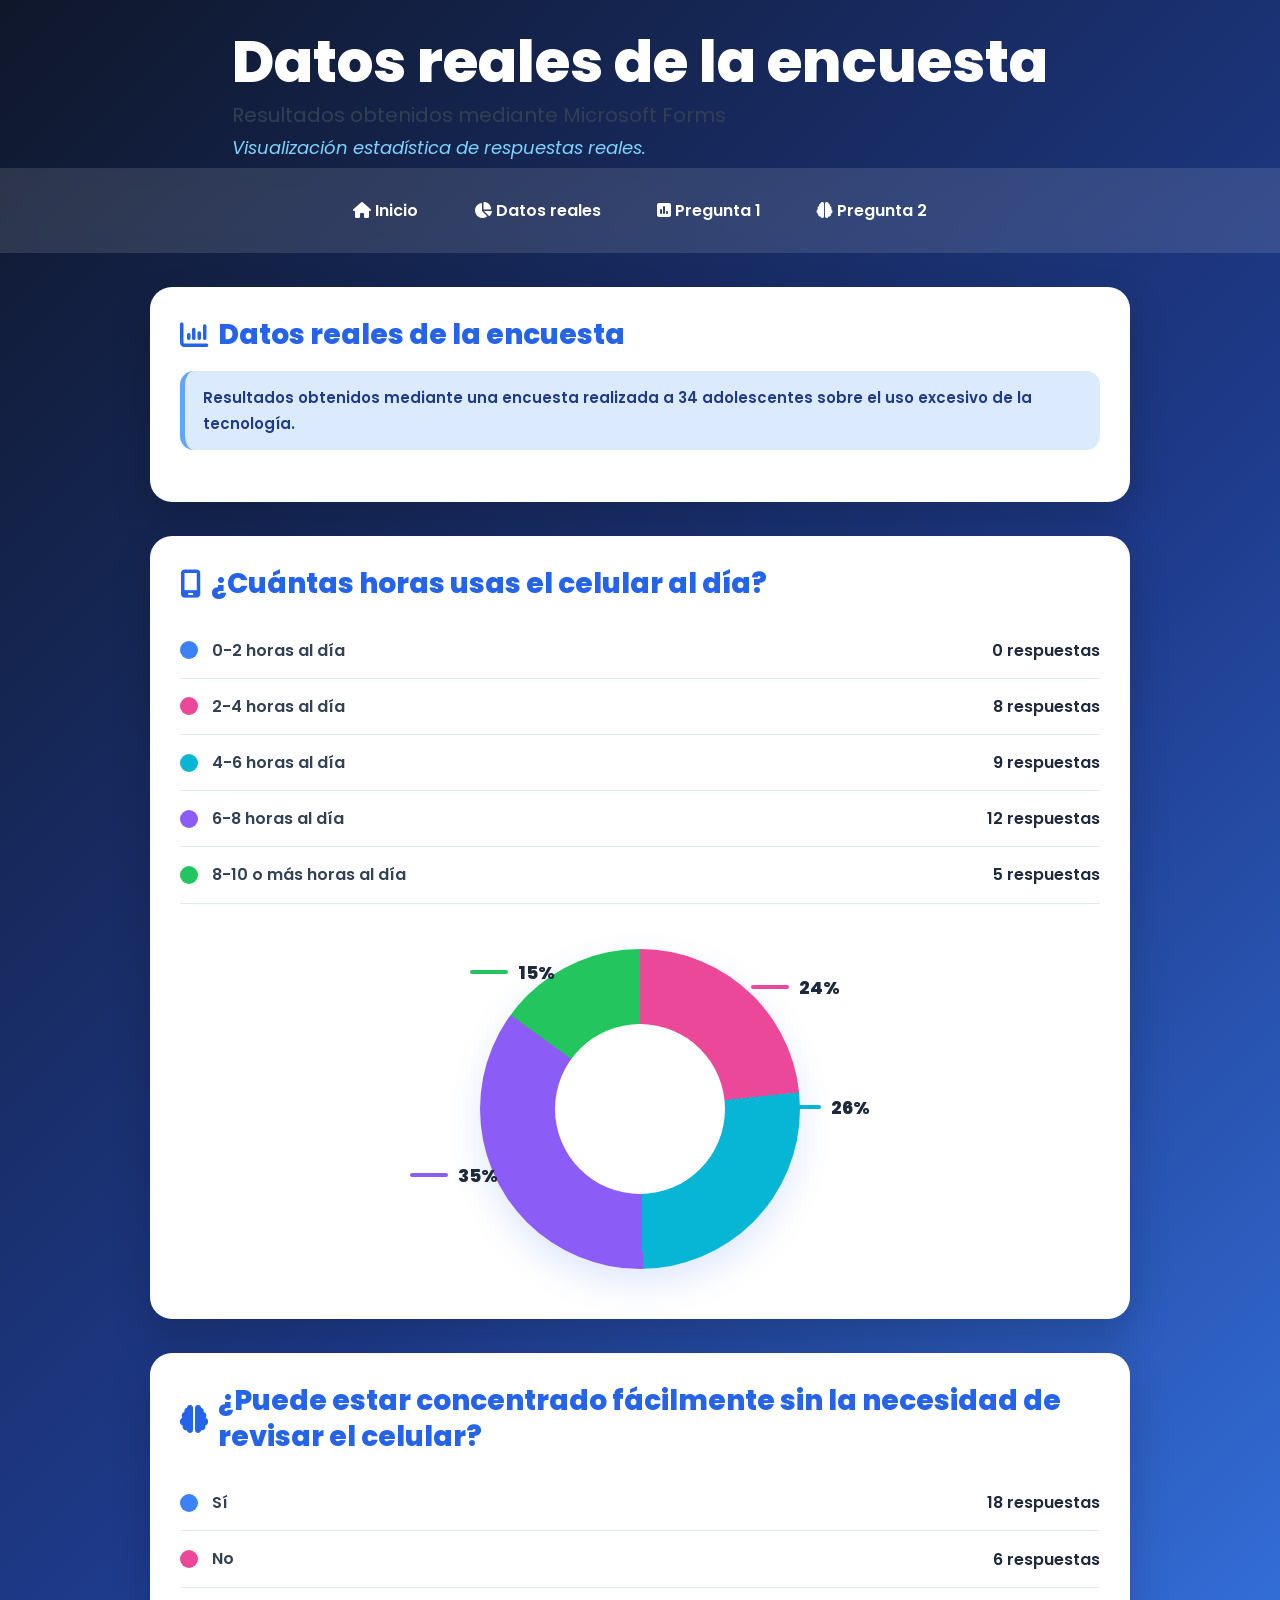
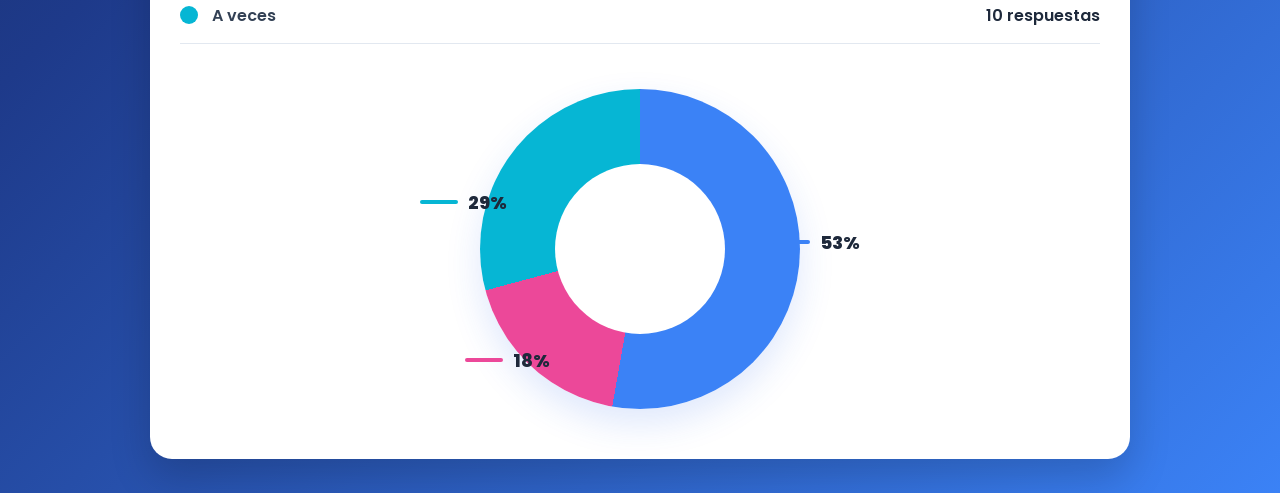
==== datosreales.html @ a8407003 "Add files via upload" ====
<!DOCTYPE html>
<html lang="es">

<head>

<meta charset="UTF-8">
<meta name="viewport" content="width=device-width, initial-scale=1.0">

<title>Datos reales</title>

<link rel="stylesheet" href="style.css">

<link rel="stylesheet"
href="https://cdnjs.cloudflare.com/ajax/libs/font-awesome/6.5.0/css/all.min.css">

<link href="https://fonts.googleapis.com/css2?family=Poppins:wght@400;500;600;700;800&display=swap"
rel="stylesheet">

<style>

/* ========================= */
/* MICROSOFT FORMS STYLE */
/* ========================= */

.forms-results{
margin-top:20px;
}

.resultado-item{
display:flex;
justify-content:space-between;
align-items:center;
padding:14px 0;
border-bottom:1px solid #e2e8f0;
font-weight:600;
color:#1e293b;
}

.left-side{
display:flex;
align-items:center;
gap:14px;
}

.color-dot{
width:18px;
height:18px;
border-radius:50%;
}

.azul{
background:#3b82f6;
}

.rosa{
background:#ec4899;
}

.turquesa{
background:#06b6d4;
}

.morado{
background:#8b5cf6;
}

.verde{
background:#22c55e;
}

/* ========================= */
/* CIRCULOS FORMS */
/* ========================= */

.forms-chart-container{
display:flex;
justify-content:center;
margin-top:45px;
margin-bottom:20px;
}

.forms-chart{
width:320px;
height:320px;
border-radius:50%;
position:relative;
box-shadow:0 15px 35px rgba(37,99,235,0.15);
}

/* CENTRO BLANCO */

.forms-chart::after{
content:"";
position:absolute;
width:170px;
height:170px;
background:white;
border-radius:50%;
top:50%;
left:50%;
transform:translate(-50%,-50%);
}

/* ========================= */
/* GRAFICA 1 */
/* ========================= */

.forms-chart1{
background:
conic-gradient(
#3b82f6 0deg 0deg,
#ec4899 0deg 84deg,
#06b6d4 84deg 179deg,
#8b5cf6 179deg 306deg,
#22c55e 306deg 360deg
);
}

/* ========================= */
/* GRAFICA 2 */
/* ========================= */

.forms-chart2{
background:
conic-gradient(
#3b82f6 0deg 190deg,
#ec4899 190deg 255deg,
#06b6d4 255deg 360deg
);
}

/* ========================= */
/* PORCENTAJES */
/* ========================= */

.chart-point{
position:absolute;
display:flex;
align-items:center;
gap:10px;
font-size:18px;
font-weight:800;
color:#1e293b;
}

.point-line{
width:38px;
height:4px;
border-radius:20px;
}

/* COLORES */

.azul-line{
background:#3b82f6;
}

.rosa-line{
background:#ec4899;
}

.turquesa-line{
background:#06b6d4;
}

.morado-line{
background:#8b5cf6;
}

.verde-line{
background:#22c55e;
}

/* ========================= */
/* POSICIONES */
/* ========================= */

/* GRAFICA 1 */

.cp1{
top:25px;
right:-40px;
}

.cp2{
right:-70px;
top:145px;
}

.cp3{
left:-70px;
bottom:80px;
}

.cp4{
left:-10px;
top:10px;
}

/* GRAFICA 2 */

.s1{
right:-60px;
top:140px;
}

.s2{
left:-15px;
bottom:35px;
}

.s3{
left:-60px;
top:100px;
}

/* ========================= */
/* RESPONSIVE */
/* ========================= */

@media(max-width:768px){

.forms-chart{
width:240px;
height:240px;
}

.forms-chart::after{
width:125px;
height:125px;
}

.chart-point{
font-size:14px;
}

.point-line{
width:25px;
}

.cp1{
right:-25px;
}

.cp2{
right:-45px;
}

.cp3{
left:-45px;
}

.cp4{
left:0px;
}

.s1{
right:-40px;
}

.s3{
left:-40px;
}

}

</style>

</head>

<body>

<!-- ========================= -->
<!-- HEADER -->
<!-- ========================= -->

<header>

<div class="header-top">

<div class="header-text">

<h1>Datos reales de la encuesta</h1>

<p>Resultados obtenidos mediante Microsoft Forms</p>

<div id="frase">
Visualización estadística de respuestas reales.
</div>

</div>

</div>

</header>

<!-- ========================= -->
<!-- NAV -->
<!-- ========================= -->

<nav>

<a href="index.html">
<i class="fa-solid fa-house"></i> Inicio
</a>

<a href="datosreales.html">
<i class="fa-solid fa-chart-pie"></i> Datos reales
</a>

<a href="pregunta1.html">
<i class="fa-solid fa-square-poll-vertical"></i> Pregunta 1
</a>

<a href="pregunta2.html">
<i class="fa-solid fa-brain"></i> Pregunta 2
</a>

</nav>

<!-- ========================= -->
<!-- INTRO -->
<!-- ========================= -->

<section class="card">

<h2>
<i class="fa-solid fa-chart-column"></i>
Datos reales de la encuesta
</h2>

<div class="mini-info">
Resultados obtenidos mediante una encuesta realizada a 34 adolescentes sobre el uso excesivo de la tecnología.
</div>

</section>

<!-- ========================= -->
<!-- PREGUNTA 1 -->
<!-- ========================= -->

<section class="card">

<h2>
<i class="fa-solid fa-mobile-screen"></i>
¿Cuántas horas usas el celular al día?
</h2>

<div class="forms-results">

<div class="resultado-item">
<div class="left-side">
<div class="color-dot azul"></div>
<p>0-2 horas al día</p>
</div>
<span>0 respuestas</span>
</div>

<div class="resultado-item">
<div class="left-side">
<div class="color-dot rosa"></div>
<p>2-4 horas al día</p>
</div>
<span>8 respuestas</span>
</div>

<div class="resultado-item">
<div class="left-side">
<div class="color-dot turquesa"></div>
<p>4-6 horas al día</p>
</div>
<span>9 respuestas</span>
</div>

<div class="resultado-item">
<div class="left-side">
<div class="color-dot morado"></div>
<p>6-8 horas al día</p>
</div>
<span>12 respuestas</span>
</div>

<div class="resultado-item">
<div class="left-side">
<div class="color-dot verde"></div>
<p>8-10 o más horas al día</p>
</div>
<span>5 respuestas</span>
</div>

</div>

<!-- CIRCULO -->

<div class="forms-chart-container">

<div class="forms-chart forms-chart1">

<div class="chart-point cp1">
<div class="point-line rosa-line"></div>
24%
</div>

<div class="chart-point cp2">
<div class="point-line turquesa-line"></div>
26%
</div>

<div class="chart-point cp3">
<div class="point-line morado-line"></div>
35%
</div>

<div class="chart-point cp4">
<div class="point-line verde-line"></div>
15%
</div>

</div>

</div>

</section>

<!-- ========================= -->
<!-- PREGUNTA 2 -->
<!-- ========================= -->

<section class="card">

<h2>
<i class="fa-solid fa-brain"></i>
¿Puede estar concentrado fácilmente sin la necesidad de revisar el celular?
</h2>

<div class="forms-results">

<div class="resultado-item">
<div class="left-side">
<div class="color-dot azul"></div>
<p>Sí</p>
</div>
<span>18 respuestas</span>
</div>

<div class="resultado-item">
<div class="left-side">
<div class="color-dot rosa"></div>
<p>No</p>
</div>
<span>6 respuestas</span>
</div>

<div class="resultado-item">
<div class="left-side">
<div class="color-dot turquesa"></div>
<p>A veces</p>
</div>
<span>10 respuestas</span>
</div>

</div>

<!-- CIRCULO -->

<div class="forms-chart-container">

<div class="forms-chart forms-chart2">

<div class="chart-point s1">
<div class="point-line azul-line"></div>
53%
</div>

<div class="chart-point s2">
<div class="point-line rosa-line"></div>
18%
</div>

<div class="chart-point s3">
<div class="point-line turquesa-line"></div>
29%
</div>

</div>

</div>

</section>

</body>

</html>
---- style.css ----
/* ========================= */
/* RESET */
/* ========================= */

*{
margin:0;
padding:0;
box-sizing:border-box;
font-family:'Poppins',system-ui,-apple-system,Segoe UI,Roboto,sans-serif;
scroll-behavior:smooth;
}

/* ========================= */
/* BODY */
/* ========================= */

body{
background:linear-gradient(135deg,#0f172a,#1e3a8a,#3b82f6);
color:white;
min-height:100vh;
}

/* ========================= */
/* HEADER */
/* ========================= */

header{
padding:30px 20px 8px 20px;
display:flex;
flex-direction:column;
align-items:center;
justify-content:center;
text-align:center;
}

/* ========================= */
/* HEADER TOP */
/* ========================= */

.header-top{
display:flex;
align-items:center;
justify-content:center;
gap:18px;
flex-wrap:wrap;
}

/* ========================= */
/* HEADER TEXT */
/* ========================= */

.header-text{
display:flex;
flex-direction:column;
justify-content:center;
align-items:flex-start;
text-align:left;
}

/* ========================= */
/* TITULO */
/* ========================= */

header h1{
font-size:58px;
font-weight:800;
margin-bottom:4px;
line-height:1.1;
}

/* ========================= */
/* SUBTITULO */
/* ========================= */

header p{
font-size:20px;
opacity:0.96;
margin-bottom:2px;
}

/* ========================= */
/* FRASE */
/* ========================= */

#frase{
font-size:18px;
font-style:italic;
color:#7dd3fc;
margin-top:2px;
line-height:1.2;
min-height:24px;
display:flex;
align-items:center;
}

/* ========================= */
/* NAV */
/* ========================= */

nav{
padding:18px;
text-align:center;
background:rgba(255,255,255,0.12);
backdrop-filter:blur(10px);
position:sticky;
top:0;
z-index:1000;
}

nav a{
display:inline-block;
color:white;
text-decoration:none;
margin:0 8px;
padding:12px 18px;
border-radius:14px;
font-weight:600;
transition:0.3s;
}

nav a:hover{
background:rgba(255,255,255,0.18);
transform:translateY(-2px);
}

/* ========================= */
/* CARD */
/* ========================= */

.card{
background:white;
color:#111;
width:92%;
max-width:980px;
margin:34px auto;
padding:30px;
border-radius:22px;
box-shadow:0 18px 40px rgba(0,0,0,0.18);
position:relative;
overflow:hidden;
}

/* ========================= */
/* TITULOS */
/* ========================= */

.card h2{
font-size:28px;
color:#2563eb;
margin-bottom:18px;
font-weight:800;
display:flex;
align-items:center;
gap:10px;
line-height:1.3;
}

/* ========================= */
/* TEXTOS */
/* ========================= */

p,
li{
font-size:16px;
line-height:1.7;
color:#334155;
}

ul{
padding-left:20px;
}

/* ========================= */
/* MINI INFO */
/* ========================= */

.mini-info{
background:#dbeafe;
color:#1e3a8a;
padding:14px 18px;
border-radius:14px;
margin-top:14px;
margin-bottom:22px;
font-size:15px;
font-weight:600;
line-height:1.7;
border-left:5px solid #60a5fa;
display:block;
width:100%;
text-align:left;
}

/* ========================= */
/* BOTONES */
/* ========================= */

button{
padding:12px 18px;
margin-top:16px;
margin-right:8px;
border:none;
border-radius:12px;
background:#2563eb;
color:white;
font-size:15px;
font-weight:700;
cursor:pointer;
transition:0.3s;
}

button:hover{
background:#1d4ed8;
transform:translateY(-2px);
}

/* ========================= */
/* ENCUESTA */
/* ========================= */

label{
display:block;
margin-top:14px;
font-size:16px;
font-weight:600;
color:#111827;
}

select{
width:100%;
padding:12px;
margin-top:6px;
border:1px solid #d1d5db;
border-radius:12px;
font-size:15px;
background:#fff;
color:#111;
outline:none;
transition:0.2s;
}

select:focus{
border-color:#2563eb;
box-shadow:0 0 0 3px rgba(37,99,235,0.15);
}

select:last-of-type{
margin-bottom:35px;
}

/* ========================= */
/* RESULTADOS */
/* ========================= */

#simbolo{
font-size:72px;
text-align:center;
margin-bottom:12px;
animation:rebote 1s infinite;
display:block;
}

#mensaje{
font-size:30px;
font-weight:800;
text-align:center;
margin-bottom:10px;
color:#1e293b;
}

#detalle{
text-align:center;
font-size:16px;
line-height:1.7;
margin-top:10px;
color:#334155;
}

#porcentaje{
text-align:center;
font-size:18px;
font-weight:700;
margin-top:18px;
color:#1e3a8a;
}

/* ========================= */
/* BARRA ENCUESTA */
/* ========================= */

.barra-encuesta{
width:100%;
height:22px;
background:#d1d5db;
border-radius:30px;
overflow:hidden;
margin-top:12px;
}

#nivel{
height:100%;
width:0%;
transition:width 1s ease;
border-radius:30px;
}

/* ========================= */
/* TABLAS */
/* ========================= */

.tabla-estadistica{
overflow-x:auto;
margin-top:25px;
margin-bottom:30px;
}

table{
width:100%;
border-collapse:collapse;
background:white;
border-radius:18px;
overflow:hidden;
box-shadow:0 10px 25px rgba(0,0,0,0.08);
}

th{
background:#2563eb;
color:white;
padding:16px;
font-size:16px;
text-align:center;
}

td{
padding:14px;
border-bottom:1px solid #e2e8f0;
text-align:center;
font-weight:500;
color:#1e293b;
}

tr:hover{
background:#eff6ff;
}

/* ========================= */
/* SUBTITULOS */
/* ========================= */

.subtitulo-analisis{
font-size:24px;
color:#1e3a8a;
margin-top:30px;
margin-bottom:18px;
display:flex;
align-items:center;
gap:10px;
font-weight:800;
}

/* ========================= */
/* LISTAS */
/* ========================= */

.lista-analisis{
padding-left:22px;
margin-bottom:20px;
}

.lista-analisis li{
margin-bottom:14px;
line-height:1.8;
color:#334155;
}

/* ========================= */
/* REGLA DE 3 */
/* ========================= */

.regla3-box{
background:linear-gradient(135deg,#eff6ff,#dbeafe);
padding:24px;
border-radius:20px;
margin-top:20px;
margin-bottom:25px;
border-left:6px solid #2563eb;
}

.formula{
font-size:24px;
font-weight:800;
color:#1e3a8a;
text-align:center;
margin:18px 0;
}

.resultado-formula{
font-size:30px;
color:#2563eb;
}

/* ========================= */
/* ESTADISTICAS */
/* ========================= */

.estadistica-grid{
display:grid;
grid-template-columns:repeat(auto-fit,minmax(220px,1fr));
gap:18px;
margin-top:25px;
margin-bottom:30px;
}

.estadistica-box{
background:linear-gradient(135deg,#eff6ff,#dbeafe);
padding:22px;
border-radius:20px;
text-align:center;
border:1px solid #bfdbfe;
}

.estadistica-box h4{
font-size:18px;
color:#1e3a8a;
margin-bottom:10px;
}

.estadistica-box p{
font-size:28px;
font-weight:800;
color:#2563eb;
}

/* ========================= */
/* DATOS REALES */
/* ========================= */

.forms-results{
margin-top:20px;
}

.resultado-item{
display:flex;
justify-content:space-between;
align-items:center;
padding:14px 0;
border-bottom:1px solid #e2e8f0;
font-weight:600;
color:#1e293b;
}

.left-side{
display:flex;
align-items:center;
gap:14px;
}

.color-dot{
width:18px;
height:18px;
border-radius:50%;
}

.azul{
background:#3b82f6;
}

.rosa{
background:#ec4899;
}

.turquesa{
background:#06b6d4;
}

.morado{
background:#8b5cf6;
}

.verde{
background:#22c55e;
}

/* ========================= */
/* GRAFICAS FORMS */
/* ========================= */

.forms-chart-container{
display:flex;
justify-content:center;
margin-top:45px;
margin-bottom:20px;
}

.forms-chart{
width:320px;
height:320px;
border-radius:50%;
position:relative;
box-shadow:0 15px 35px rgba(37,99,235,0.15);
}

.forms-chart::after{
content:"";
position:absolute;
width:170px;
height:170px;
background:white;
border-radius:50%;
top:50%;
left:50%;
transform:translate(-50%,-50%);
}

.forms-chart1{
background:
conic-gradient(
#3b82f6 0deg 0deg,
#ec4899 0deg 84deg,
#06b6d4 84deg 179deg,
#8b5cf6 179deg 306deg,
#22c55e 306deg 360deg
);
}

.forms-chart2{
background:
conic-gradient(
#3b82f6 0deg 190deg,
#ec4899 190deg 255deg,
#06b6d4 255deg 360deg
);
}

/* ========================= */
/* PORCENTAJES */
/* ========================= */

.chart-point{
position:absolute;
display:flex;
align-items:center;
gap:10px;
font-size:18px;
font-weight:800;
color:#1e293b;
}

.point-line{
width:38px;
height:4px;
border-radius:20px;
}

.azul-line{
background:#3b82f6;
}

.rosa-line{
background:#ec4899;
}

.turquesa-line{
background:#06b6d4;
}

.morado-line{
background:#8b5cf6;
}

.verde-line{
background:#22c55e;
}

/* ========================= */
/* POSICIONES */
/* ========================= */

.cp1{
top:25px;
right:-40px;
}

.cp2{
right:-70px;
top:145px;
}

.cp3{
left:-70px;
bottom:80px;
}

.cp4{
left:-10px;
top:10px;
}

.s1{
right:-60px;
top:140px;
}

.s2{
left:-15px;
bottom:35px;
}

.s3{
left:-60px;
top:100px;
}

/* ========================= */
/* FOOTER */
/* ========================= */

footer{
text-align:center;
padding:24px;
font-size:14px;
opacity:0.9;
}

/* ========================= */
/* ANIMACIONES */
/* ========================= */

@keyframes rebote{
0%{transform:translateY(0);}
50%{transform:translateY(-10px);}
100%{transform:translateY(0);}
}

/* ========================= */
/* RESPONSIVE */
/* ========================= */

@media(max-width:768px){

.header-top{
flex-direction:column;
gap:6px;
}

.header-text{
align-items:center;
text-align:center;
}

header h1{
font-size:44px;
}

header p{
font-size:18px;
}

#frase{
justify-content:center;
text-align:center;
}

.forms-chart{
width:240px;
height:240px;
}

.forms-chart::after{
width:125px;
height:125px;
}

.chart-point{
font-size:14px;
}

.point-line{
width:25px;
}

.cp1{
right:-25px;
}

.cp2{
right:-45px;
}

.cp3{
left:-45px;
}

.cp4{
left:0px;
}

.s1{
right:-40px;
}

.s3{
left:-40px;
}

#simbolo{
font-size:60px;
}

#mensaje{
font-size:24px;
}

}
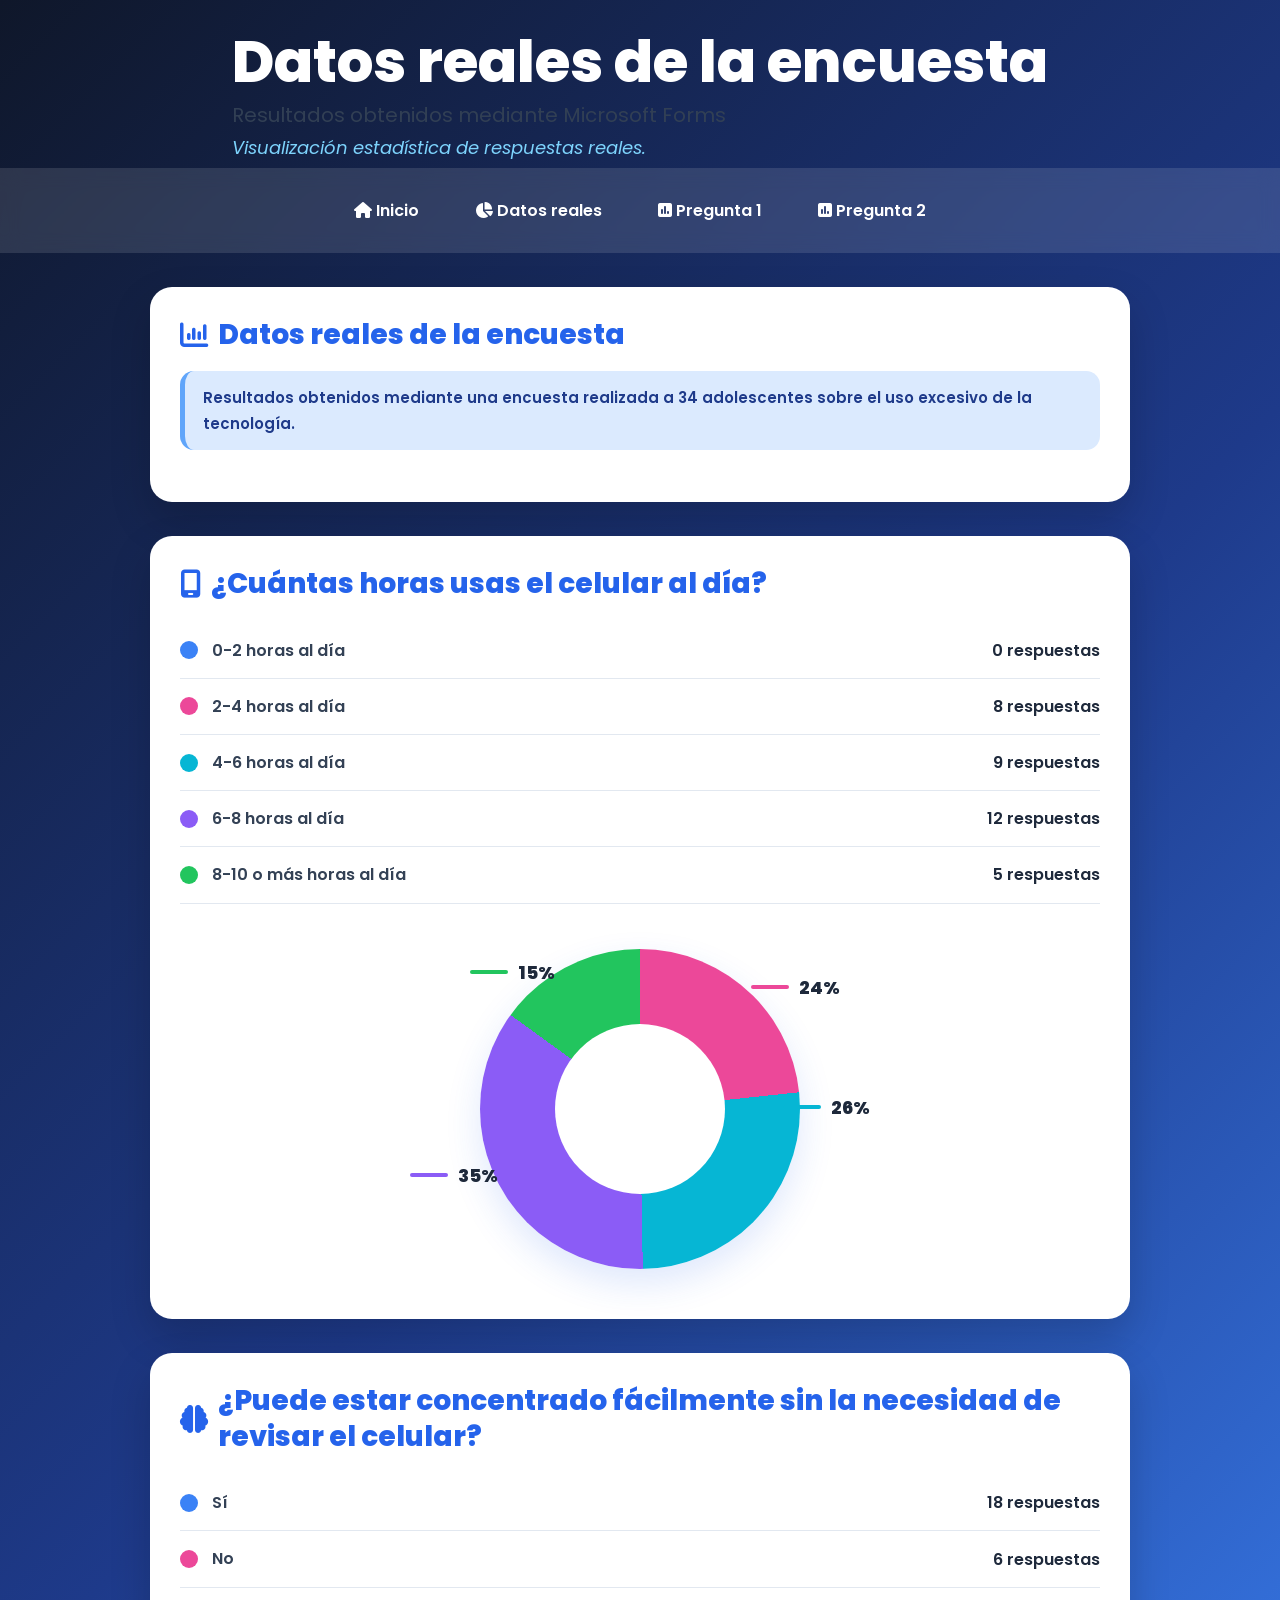
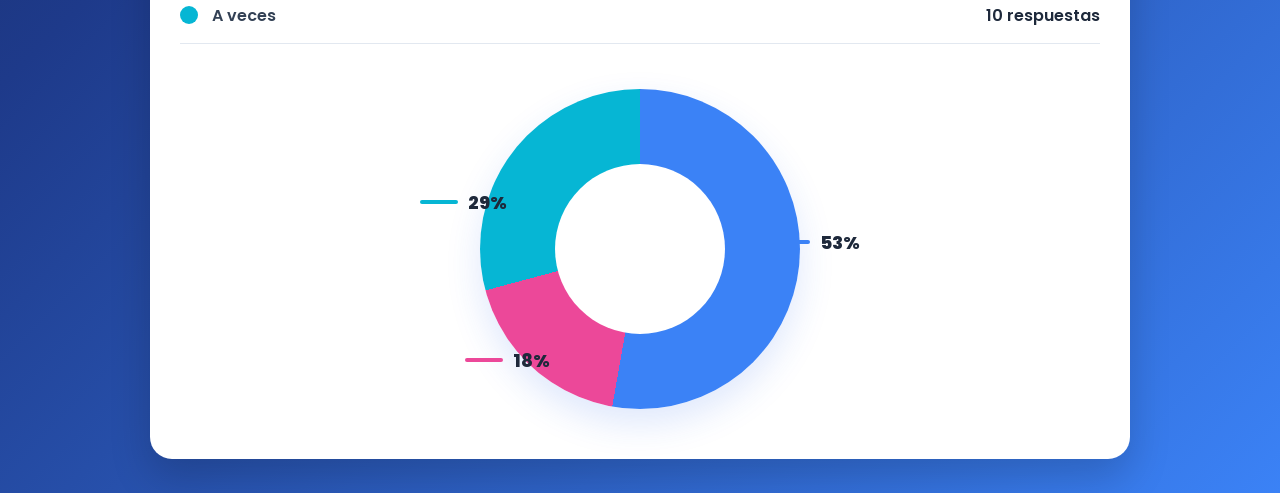
==== commit 4c4a242f: "nnn" ====
--- a/datosreales.html
+++ b/datosreales.html
@@ -313,8 +313,9 @@
 </a>
 
 <a href="pregunta2.html">
-<i class="fa-solid fa-brain"></i> Pregunta 2
+<i class="fa-solid fa-square-poll-vertical"></i> Pregunta 2
 </a>
+
 
 </nav>
 
--- a/style.css
+++ b/style.css
@@ -1,713 +1,214 @@
 /* ========================= */
 /* RESET */
 /* ========================= */
-
 *{
-margin:0;
-padding:0;
-box-sizing:border-box;
-font-family:'Poppins',system-ui,-apple-system,Segoe UI,Roboto,sans-serif;
-scroll-behavior:smooth;
+  margin:0;
+  padding:0;
+  box-sizing:border-box;
+  font-family:'Poppins',system-ui,-apple-system,Segoe UI,Roboto,sans-serif;
+  scroll-behavior:smooth;
 }
 
 /* ========================= */
 /* BODY */
 /* ========================= */
-
 body{
-background:linear-gradient(135deg,#0f172a,#1e3a8a,#3b82f6);
-color:white;
-min-height:100vh;
+  background:linear-gradient(135deg,#0f172a,#1e3a8a,#3b82f6);
+  color:white;
+  min-height:100vh;
 }
 
 /* ========================= */
 /* HEADER */
 /* ========================= */
-
 header{
-padding:30px 20px 8px 20px;
-display:flex;
-flex-direction:column;
-align-items:center;
-justify-content:center;
-text-align:center;
-}
-
-/* ========================= */
-/* HEADER TOP */
-/* ========================= */
-
-.header-top{
-display:flex;
-align-items:center;
-justify-content:center;
-gap:18px;
-flex-wrap:wrap;
-}
-
-/* ========================= */
-/* HEADER TEXT */
-/* ========================= */
-
-.header-text{
-display:flex;
-flex-direction:column;
-justify-content:center;
-align-items:flex-start;
-text-align:left;
-}
-
-/* ========================= */
-/* TITULO */
-/* ========================= */
-
-header h1{
-font-size:58px;
-font-weight:800;
-margin-bottom:4px;
-line-height:1.1;
-}
-
-/* ========================= */
-/* SUBTITULO */
-/* ========================= */
-
-header p{
-font-size:20px;
-opacity:0.96;
-margin-bottom:2px;
-}
-
-/* ========================= */
-/* FRASE */
-/* ========================= */
-
-#frase{
-font-size:18px;
-font-style:italic;
-color:#7dd3fc;
-margin-top:2px;
-line-height:1.2;
-min-height:24px;
-display:flex;
-align-items:center;
-}
+  padding:30px 20px 8px 20px;
+  display:flex;
+  flex-direction:column;
+  align-items:center;
+  justify-content:center;
+  text-align:center;
+}
+.header-top{display:flex;align-items:center;justify-content:center;gap:18px;flex-wrap:wrap;}
+.header-text{display:flex;flex-direction:column;justify-content:center;align-items:flex-start;text-align:left;}
+header h1{font-size:58px;font-weight:800;margin-bottom:4px;line-height:1.1;}
+header p{font-size:20px;opacity:0.96;margin-bottom:2px;}
+#frase{font-size:18px;font-style:italic;color:#7dd3fc;margin-top:2px;line-height:1.2;min-height:24px;display:flex;align-items:center;}
 
 /* ========================= */
 /* NAV */
 /* ========================= */
-
 nav{
-padding:18px;
-text-align:center;
-background:rgba(255,255,255,0.12);
-backdrop-filter:blur(10px);
-position:sticky;
-top:0;
-z-index:1000;
-}
-
+  padding:18px;
+  text-align:center;
+  background:rgba(255,255,255,0.12);
+  backdrop-filter:blur(10px);
+  position:sticky;
+  top:0;
+  z-index:1000;
+}
 nav a{
-display:inline-block;
-color:white;
-text-decoration:none;
-margin:0 8px;
-padding:12px 18px;
-border-radius:14px;
-font-weight:600;
-transition:0.3s;
-}
-
-nav a:hover{
-background:rgba(255,255,255,0.18);
-transform:translateY(-2px);
-}
+  display:inline-block;
+  color:white;
+  text-decoration:none;
+  margin:0 8px;
+  padding:12px 18px;
+  border-radius:14px;
+  font-weight:600;
+  transition:0.3s;
+}
+nav a:hover{background:rgba(255,255,255,0.18);transform:translateY(-2px);}
 
 /* ========================= */
 /* CARD */
 /* ========================= */
-
 .card{
-background:white;
-color:#111;
-width:92%;
-max-width:980px;
-margin:34px auto;
-padding:30px;
-border-radius:22px;
-box-shadow:0 18px 40px rgba(0,0,0,0.18);
-position:relative;
-overflow:hidden;
-}
-
-/* ========================= */
-/* TITULOS */
-/* ========================= */
-
-.card h2{
-font-size:28px;
-color:#2563eb;
-margin-bottom:18px;
-font-weight:800;
-display:flex;
-align-items:center;
-gap:10px;
-line-height:1.3;
-}
-
-/* ========================= */
-/* TEXTOS */
-/* ========================= */
-
-p,
-li{
-font-size:16px;
-line-height:1.7;
-color:#334155;
-}
-
-ul{
-padding-left:20px;
-}
-
-/* ========================= */
-/* MINI INFO */
-/* ========================= */
-
-.mini-info{
-background:#dbeafe;
-color:#1e3a8a;
-padding:14px 18px;
-border-radius:14px;
-margin-top:14px;
-margin-bottom:22px;
-font-size:15px;
-font-weight:600;
-line-height:1.7;
-border-left:5px solid #60a5fa;
-display:block;
-width:100%;
-text-align:left;
-}
+  background:white;
+  color:#111;
+  width:92%;
+  max-width:980px;
+  margin:34px auto;
+  padding:30px;
+  border-radius:22px;
+  box-shadow:0 18px 40px rgba(0,0,0,0.18);
+  position:relative;
+  overflow:hidden;
+}
+.card h2{font-size:28px;color:#2563eb;margin-bottom:18px;font-weight:800;display:flex;align-items:center;gap:10px;line-height:1.3;}
+p,li{font-size:16px;line-height:1.7;color:#334155;}
+ul{padding-left:20px;}
+.mini-info{background:#dbeafe;color:#1e3a8a;padding:14px 18px;border-radius:14px;margin-top:14px;margin-bottom:22px;font-size:15px;font-weight:600;line-height:1.7;border-left:5px solid #60a5fa;display:block;width:100%;text-align:left;}
 
 /* ========================= */
 /* BOTONES */
 /* ========================= */
-
 button{
-padding:12px 18px;
-margin-top:16px;
-margin-right:8px;
-border:none;
-border-radius:12px;
-background:#2563eb;
-color:white;
-font-size:15px;
-font-weight:700;
-cursor:pointer;
-transition:0.3s;
-}
-
-button:hover{
-background:#1d4ed8;
-transform:translateY(-2px);
-}
-
-/* ========================= */
-/* ENCUESTA */
-/* ========================= */
-
-label{
-display:block;
-margin-top:14px;
-font-size:16px;
-font-weight:600;
-color:#111827;
-}
-
-select{
-width:100%;
-padding:12px;
-margin-top:6px;
-border:1px solid #d1d5db;
-border-radius:12px;
-font-size:15px;
-background:#fff;
-color:#111;
-outline:none;
-transition:0.2s;
-}
-
-select:focus{
-border-color:#2563eb;
-box-shadow:0 0 0 3px rgba(37,99,235,0.15);
-}
-
-select:last-of-type{
-margin-bottom:35px;
-}
-
-/* ========================= */
-/* RESULTADOS */
-/* ========================= */
-
-#simbolo{
-font-size:72px;
-text-align:center;
-margin-bottom:12px;
-animation:rebote 1s infinite;
-display:block;
-}
-
-#mensaje{
-font-size:30px;
-font-weight:800;
-text-align:center;
-margin-bottom:10px;
-color:#1e293b;
-}
-
-#detalle{
-text-align:center;
-font-size:16px;
-line-height:1.7;
-margin-top:10px;
-color:#334155;
-}
-
-#porcentaje{
-text-align:center;
-font-size:18px;
-font-weight:700;
-margin-top:18px;
-color:#1e3a8a;
-}
-
-/* ========================= */
-/* BARRA ENCUESTA */
-/* ========================= */
-
-.barra-encuesta{
-width:100%;
-height:22px;
-background:#d1d5db;
-border-radius:30px;
-overflow:hidden;
-margin-top:12px;
-}
-
-#nivel{
-height:100%;
-width:0%;
-transition:width 1s ease;
-border-radius:30px;
+  padding:12px 18px;
+  margin-top:16px;
+  margin-right:8px;
+  border:none;
+  border-radius:12px;
+  background:#2563eb;
+  color:white;
+  font-size:15px;
+  font-weight:700;
+  cursor:pointer;
+  transition:0.3s;
+}
+button:hover{background:#1d4ed8;transform:translateY(-2px);}
+
+/* Botón específico de estadísticas */
+#btnEstadisticas1 {
+  background: linear-gradient(135deg, #2563eb, #1e40af);
+  color: white;
+  padding: 8px 14px;   /* compacto */
+  border: none;
+  border-radius: 8px;
+  font-size: 14px;
+  cursor: pointer;
+  transition: transform 0.2s, background 0.3s;
+  margin-top: 20px;
+  display: block;      /* ocupa solo su contenido */
+  margin-left: auto;   /* centrado */
+  margin-right: auto;
+}
+#btnEstadisticas1:hover {
+  transform: scale(1.05);
+  background: #1e3a8a;
 }
 
 /* ========================= */
 /* TABLAS */
 /* ========================= */
-
-.tabla-estadistica{
-overflow-x:auto;
-margin-top:25px;
-margin-bottom:30px;
-}
-
-table{
-width:100%;
-border-collapse:collapse;
-background:white;
-border-radius:18px;
-overflow:hidden;
-box-shadow:0 10px 25px rgba(0,0,0,0.08);
-}
-
-th{
-background:#2563eb;
-color:white;
-padding:16px;
-font-size:16px;
-text-align:center;
-}
-
-td{
-padding:14px;
-border-bottom:1px solid #e2e8f0;
-text-align:center;
-font-weight:500;
-color:#1e293b;
-}
-
-tr:hover{
-background:#eff6ff;
-}
-
-/* ========================= */
-/* SUBTITULOS */
-/* ========================= */
-
-.subtitulo-analisis{
-font-size:24px;
-color:#1e3a8a;
-margin-top:30px;
-margin-bottom:18px;
-display:flex;
-align-items:center;
-gap:10px;
-font-weight:800;
-}
-
-/* ========================= */
-/* LISTAS */
-/* ========================= */
-
-.lista-analisis{
-padding-left:22px;
-margin-bottom:20px;
-}
-
-.lista-analisis li{
-margin-bottom:14px;
-line-height:1.8;
-color:#334155;
-}
-
-/* ========================= */
-/* REGLA DE 3 */
-/* ========================= */
-
-.regla3-box{
-background:linear-gradient(135deg,#eff6ff,#dbeafe);
-padding:24px;
-border-radius:20px;
-margin-top:20px;
-margin-bottom:25px;
-border-left:6px solid #2563eb;
-}
-
-.formula{
-font-size:24px;
-font-weight:800;
-color:#1e3a8a;
-text-align:center;
-margin:18px 0;
-}
-
-.resultado-formula{
-font-size:30px;
-color:#2563eb;
-}
+.tabla-estadistica{overflow-x:auto;margin-top:25px;margin-bottom:30px;}
+table{width:100%;border-collapse:collapse;background:white;border-radius:18px;overflow:hidden;box-shadow:0 10px 25px rgba(0,0,0,0.08);}
+th{background:#2563eb;color:white;padding:16px;font-size:16px;text-align:center;}
+td{padding:14px;border-bottom:1px solid #e2e8f0;text-align:center;font-weight:500;color:#1e293b;}
+tr:hover{background:#eff6ff;}
 
 /* ========================= */
 /* ESTADISTICAS */
 /* ========================= */
-
 .estadistica-grid{
-display:grid;
-grid-template-columns:repeat(auto-fit,minmax(220px,1fr));
-gap:18px;
-margin-top:25px;
-margin-bottom:30px;
-}
-
+  display:grid;
+  grid-template-columns:repeat(auto-fit,minmax(220px,1fr));
+  gap:18px;
+  margin-top:25px;
+  margin-bottom:30px;
+}
 .estadistica-box{
-background:linear-gradient(135deg,#eff6ff,#dbeafe);
-padding:22px;
-border-radius:20px;
-text-align:center;
-border:1px solid #bfdbfe;
-}
-
-.estadistica-box h4{
-font-size:18px;
-color:#1e3a8a;
-margin-bottom:10px;
-}
-
-.estadistica-box p{
-font-size:28px;
-font-weight:800;
-color:#2563eb;
-}
-
-/* ========================= */
-/* DATOS REALES */
-/* ========================= */
-
-.forms-results{
-margin-top:20px;
-}
-
-.resultado-item{
-display:flex;
-justify-content:space-between;
-align-items:center;
-padding:14px 0;
-border-bottom:1px solid #e2e8f0;
-font-weight:600;
-color:#1e293b;
-}
-
-.left-side{
-display:flex;
-align-items:center;
-gap:14px;
-}
-
-.color-dot{
-width:18px;
-height:18px;
-border-radius:50%;
-}
-
-.azul{
-background:#3b82f6;
-}
-
-.rosa{
-background:#ec4899;
-}
-
-.turquesa{
-background:#06b6d4;
-}
-
-.morado{
-background:#8b5cf6;
-}
-
-.verde{
-background:#22c55e;
-}
-
-/* ========================= */
-/* GRAFICAS FORMS */
-/* ========================= */
-
-.forms-chart-container{
-display:flex;
-justify-content:center;
-margin-top:45px;
-margin-bottom:20px;
-}
-
-.forms-chart{
-width:320px;
-height:320px;
-border-radius:50%;
-position:relative;
-box-shadow:0 15px 35px rgba(37,99,235,0.15);
-}
-
-.forms-chart::after{
-content:"";
-position:absolute;
-width:170px;
-height:170px;
-background:white;
-border-radius:50%;
-top:50%;
-left:50%;
-transform:translate(-50%,-50%);
-}
-
-.forms-chart1{
-background:
-conic-gradient(
-#3b82f6 0deg 0deg,
-#ec4899 0deg 84deg,
-#06b6d4 84deg 179deg,
-#8b5cf6 179deg 306deg,
-#22c55e 306deg 360deg
-);
-}
-
-.forms-chart2{
-background:
-conic-gradient(
-#3b82f6 0deg 190deg,
-#ec4899 190deg 255deg,
-#06b6d4 255deg 360deg
-);
-}
-
-/* ========================= */
-/* PORCENTAJES */
-/* ========================= */
-
-.chart-point{
-position:absolute;
-display:flex;
-align-items:center;
-gap:10px;
-font-size:18px;
-font-weight:800;
-color:#1e293b;
-}
-
-.point-line{
-width:38px;
-height:4px;
-border-radius:20px;
-}
-
-.azul-line{
-background:#3b82f6;
-}
-
-.rosa-line{
-background:#ec4899;
-}
-
-.turquesa-line{
-background:#06b6d4;
-}
-
-.morado-line{
-background:#8b5cf6;
-}
-
-.verde-line{
-background:#22c55e;
-}
-
-/* ========================= */
-/* POSICIONES */
-/* ========================= */
-
-.cp1{
-top:25px;
-right:-40px;
-}
-
-.cp2{
-right:-70px;
-top:145px;
-}
-
-.cp3{
-left:-70px;
-bottom:80px;
-}
-
-.cp4{
-left:-10px;
-top:10px;
-}
-
-.s1{
-right:-60px;
-top:140px;
-}
-
-.s2{
-left:-15px;
-bottom:35px;
-}
-
-.s3{
-left:-60px;
-top:100px;
-}
+  background:linear-gradient(135deg,#eff6ff,#dbeafe);
+  padding:22px;
+  border-radius:20px;
+  text-align:center;
+  border:1px solid #bfdbfe;
+  position:relative;
+  cursor:pointer;
+  transition:transform 0.2s;
+}
+.estadistica-box h4{font-size:18px;color:#1e3a8a;margin-bottom:10px;}
+.estadistica-box p{font-size:28px;font-weight:800;color:#2563eb;}
+.estadistica-box:hover{transform:scale(1.05);}
+
+/* Tooltip personalizado arriba */
+.estadistica-box::after {
+  content: attr(data-tooltip);
+  position: absolute;
+  top: -45px;   /* arriba */
+  left: 50%;
+  transform: translateX(-50%);
+  background: #1e3a8a;
+  color: #fff;
+  padding: 6px 10px;
+  border-radius: 6px;
+  font-size: 13px;
+  white-space: pre-line; /* ✅ permite saltos de línea */
+  box-shadow: 0 4px 8px rgba(0,0,0,0.2);
+  opacity: 0;
+  pointer-events: none;
+  transition: opacity 0.3s;
+  z-index: 999;
+}
+.estadistica-box:hover::after {opacity: 1;}
+
+/* Flecha del tooltip */
+.estadistica-box::before {
+  content: "";
+  position: absolute;
+  top: -12px;
+  left: 50%;
+  transform: translateX(-50%);
+  border-width: 6px;
+  border-style: solid;
+  border-color: transparent transparent #1e3a8a transparent;
+  opacity: 0;
+  transition: opacity 0.3s;
+  z-index: 999;
+}
+.estadistica-box:hover::before {opacity: 1;}
 
 /* ========================= */
 /* FOOTER */
 /* ========================= */
-
-footer{
-text-align:center;
-padding:24px;
-font-size:14px;
-opacity:0.9;
-}
+footer{text-align:center;padding:24px;font-size:14px;opacity:0.9;}
 
 /* ========================= */
 /* ANIMACIONES */
 /* ========================= */
-
 @keyframes rebote{
-0%{transform:translateY(0);}
-50%{transform:translateY(-10px);}
-100%{transform:translateY(0);}
+  0%{transform:translateY(0);}
+  50%{transform:translateY(-10px);}
+  100%{transform:translateY(0);}
 }
 
 /* ========================= */
 /* RESPONSIVE */
 /* ========================= */
-
 @media(max-width:768px){
-
-.header-top{
-flex-direction:column;
-gap:6px;
-}
-
-.header-text{
-align-items:center;
-text-align:center;
-}
-
-header h1{
-font-size:44px;
-}
-
-header p{
-font-size:18px;
-}
-
-#frase{
-justify-content:center;
-text-align:center;
-}
-
-.forms-chart{
-width:240px;
-height:240px;
-}
-
-.forms-chart::after{
-width:125px;
-height:125px;
-}
-
-.chart-point{
-font-size:14px;
-}
-
-.point-line{
-width:25px;
-}
-
-.cp1{
-right:-25px;
-}
-
-.cp2{
-right:-45px;
-}
-
-.cp3{
-left:-45px;
-}
-
-.cp4{
-left:0px;
-}
-
-.s1{
-right:-40px;
-}
-
-.s3{
-left:-40px;
-}
-
-#simbolo{
-font-size:60px;
-}
-
-#mensaje{
-font-size:24px;
-}
-
-}+  .header-top{flex-direction:column;gap:6px;}
+  .header-text{align-items:center;text-align:center;}
+  header h1{font-size:44px;}
+  header p{font-size:18px;}
+  #frase{justify-content:center;text-align:center;}
+  .estadistica-box p{font-size:22px;}
+}
